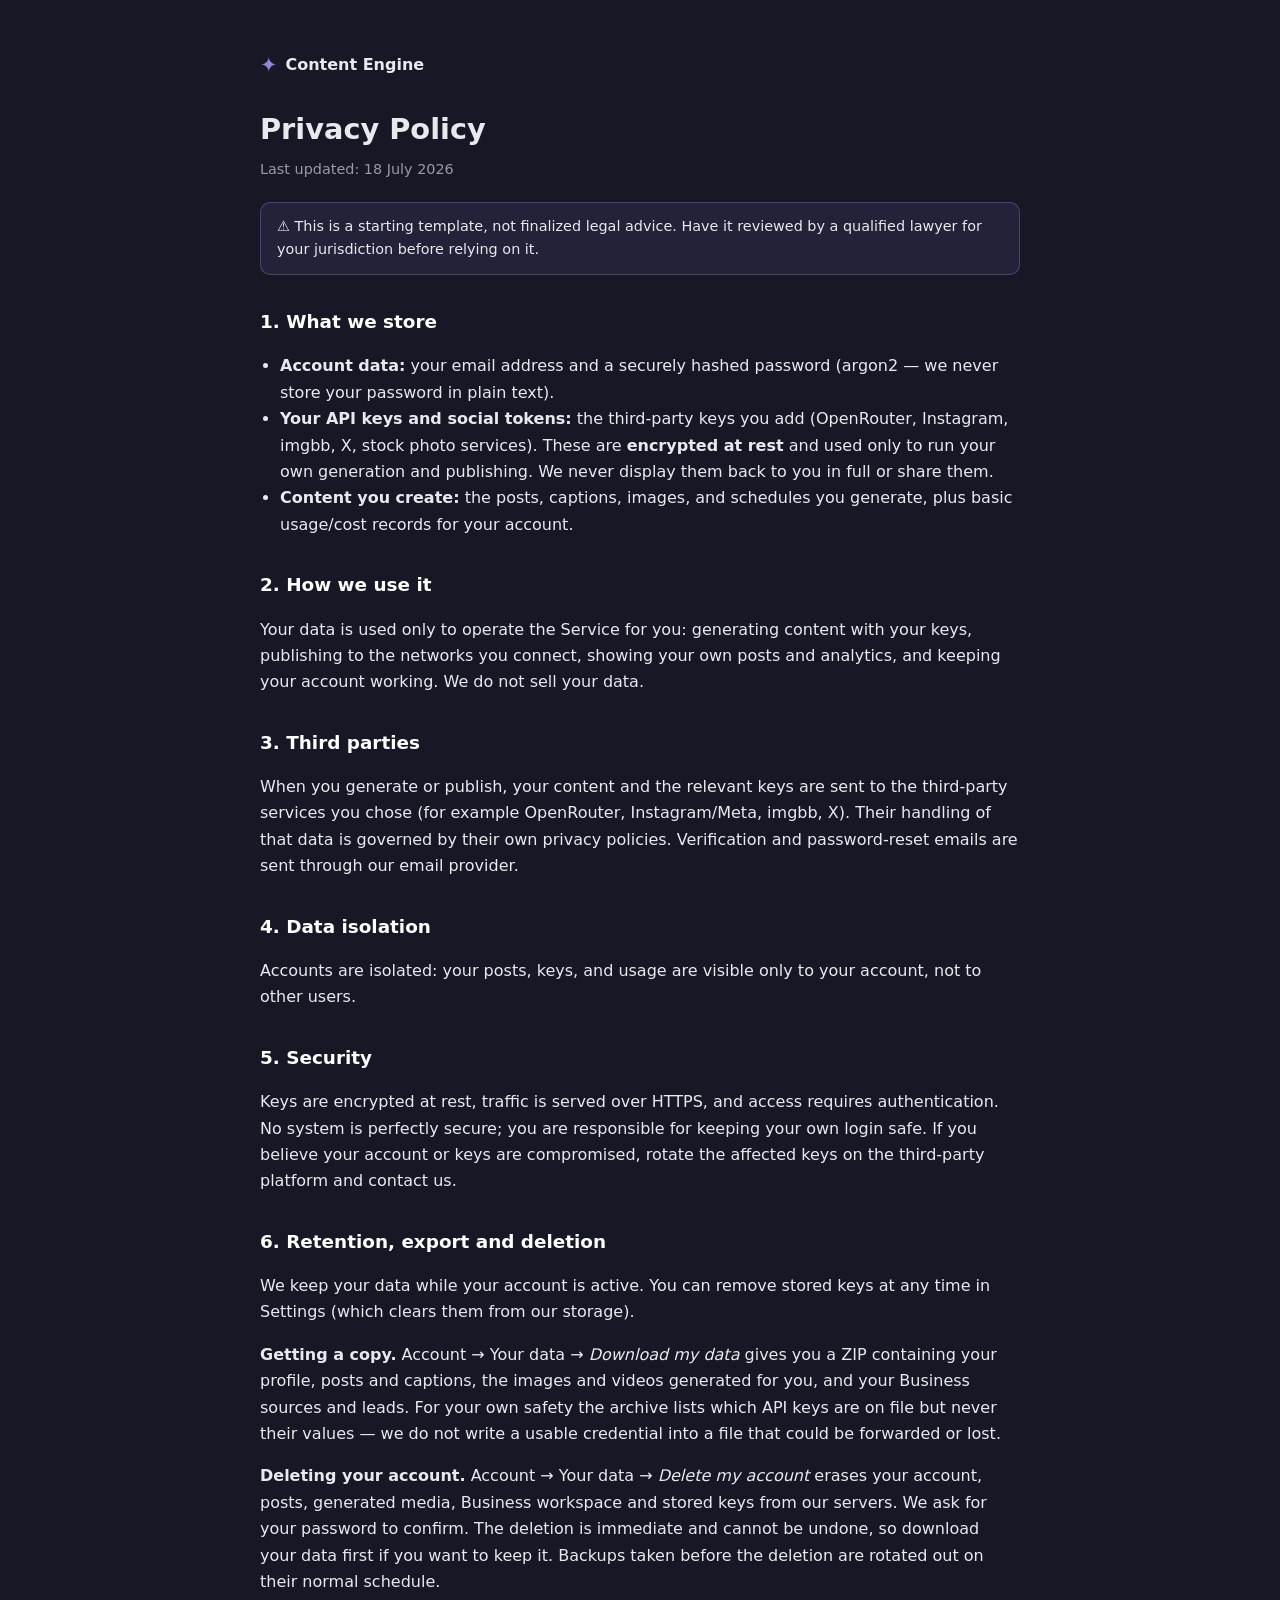
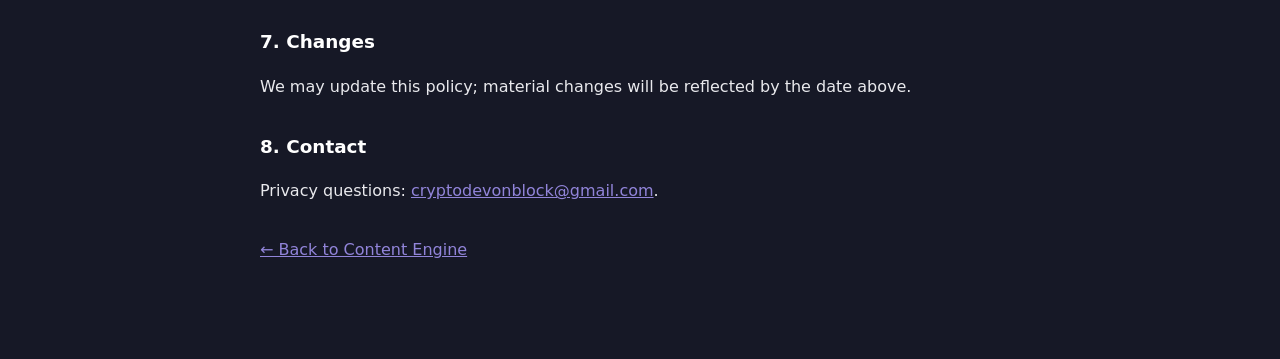
==== backend/static/privacy.html @ ff57f1bf "feat(gdpr): let people take their data with you, or take it off our servers A public SaaS that custo" ====
<!DOCTYPE html>
<html lang="en">
<head>
<meta charset="UTF-8" />
<meta name="viewport" content="width=device-width, initial-scale=1.0" />
<title>Privacy Policy · Content Engine</title>
<meta name="description" content="Content Engine Privacy Policy — how your account data and encrypted API keys are handled." />
<link rel="icon" href="data:image/svg+xml,%3Csvg xmlns='http://www.w3.org/2000/svg' viewBox='0 0 32 32'%3E%3Crect width='32' height='32' rx='7' fill='%23161826'/%3E%3Ctext x='16' y='23' font-size='22' text-anchor='middle' fill='%239184D9'%3E%E2%9C%A6%3C/text%3E%3C/svg%3E" />
<style>
  :root { color-scheme: dark; }
  body { margin:0; background:#161826; color:#E9E9ED; font:16px/1.65 system-ui,-apple-system,Segoe UI,Roboto,sans-serif; }
  .wrap { max-width:760px; margin:0 auto; padding:48px 24px 80px; }
  a { color:#9184D9; }
  h1 { font-size:1.8rem; margin:0 0 4px; }
  h2 { font-size:1.15rem; margin:32px 0 8px; color:#fff; }
  .muted { color:#9a9aa5; font-size:.9rem; }
  .note { background:rgba(145,132,217,.1); border:1px solid rgba(145,132,217,.35); border-radius:10px; padding:12px 16px; font-size:.9rem; margin:20px 0; }
  .brand { display:flex; align-items:center; gap:8px; font-weight:700; margin-bottom:24px; }
  .brand span { color:#9184D9; font-size:1.3rem; }
  ul { padding-left:20px; }
</style>
</head>
<body>
<div class="wrap">
  <div class="brand"><span>✦</span> Content Engine</div>
  <h1>Privacy Policy</h1>
  <div class="muted">Last updated: 18 July 2026</div>

  <div class="note">⚠️ This is a starting template, not finalized legal advice. Have it
  reviewed by a qualified lawyer for your jurisdiction before relying on it.</div>

  <h2>1. What we store</h2>
  <ul>
    <li><strong>Account data:</strong> your email address and a securely hashed
    password (argon2 — we never store your password in plain text).</li>
    <li><strong>Your API keys and social tokens:</strong> the third-party keys you
    add (OpenRouter, Instagram, imgbb, X, stock photo services). These are
    <strong>encrypted at rest</strong> and used only to run your own generation and
    publishing. We never display them back to you in full or share them.</li>
    <li><strong>Content you create:</strong> the posts, captions, images, and
    schedules you generate, plus basic usage/cost records for your account.</li>
  </ul>

  <h2>2. How we use it</h2>
  <p>Your data is used only to operate the Service for you: generating content with
  your keys, publishing to the networks you connect, showing your own posts and
  analytics, and keeping your account working. We do not sell your data.</p>

  <h2>3. Third parties</h2>
  <p>When you generate or publish, your content and the relevant keys are sent to the
  third-party services you chose (for example OpenRouter, Instagram/Meta, imgbb, X).
  Their handling of that data is governed by their own privacy policies. Verification
  and password-reset emails are sent through our email provider.</p>

  <h2>4. Data isolation</h2>
  <p>Accounts are isolated: your posts, keys, and usage are visible only to your
  account, not to other users.</p>

  <h2>5. Security</h2>
  <p>Keys are encrypted at rest, traffic is served over HTTPS, and access requires
  authentication. No system is perfectly secure; you are responsible for keeping your
  own login safe. If you believe your account or keys are compromised, rotate the
  affected keys on the third-party platform and contact us.</p>

  <h2>6. Retention, export and deletion</h2>
  <p>We keep your data while your account is active. You can remove stored keys at any
  time in Settings (which clears them from our storage).</p>
  <p><b>Getting a copy.</b> Account → Your data → <i>Download my data</i> gives you a ZIP
  containing your profile, posts and captions, the images and videos generated for you,
  and your Business sources and leads. For your own safety the archive lists which API
  keys are on file but never their values — we do not write a usable credential into a
  file that could be forwarded or lost.</p>
  <p><b>Deleting your account.</b> Account → Your data → <i>Delete my account</i> erases
  your account, posts, generated media, Business workspace and stored keys from our
  servers. We ask for your password to confirm. The deletion is immediate and cannot be
  undone, so download your data first if you want to keep it. Backups taken before the
  deletion are rotated out on their normal schedule.</p>

  <h2>7. Changes</h2>
  <p>We may update this policy; material changes will be reflected by the date above.</p>

  <h2>8. Contact</h2>
  <p>Privacy questions: <a href="mailto:cryptodevonblock@gmail.com">cryptodevonblock@gmail.com</a>.</p>

  <p style="margin-top:32px"><a href="/">← Back to Content Engine</a></p>
</div>
</body>
</html>
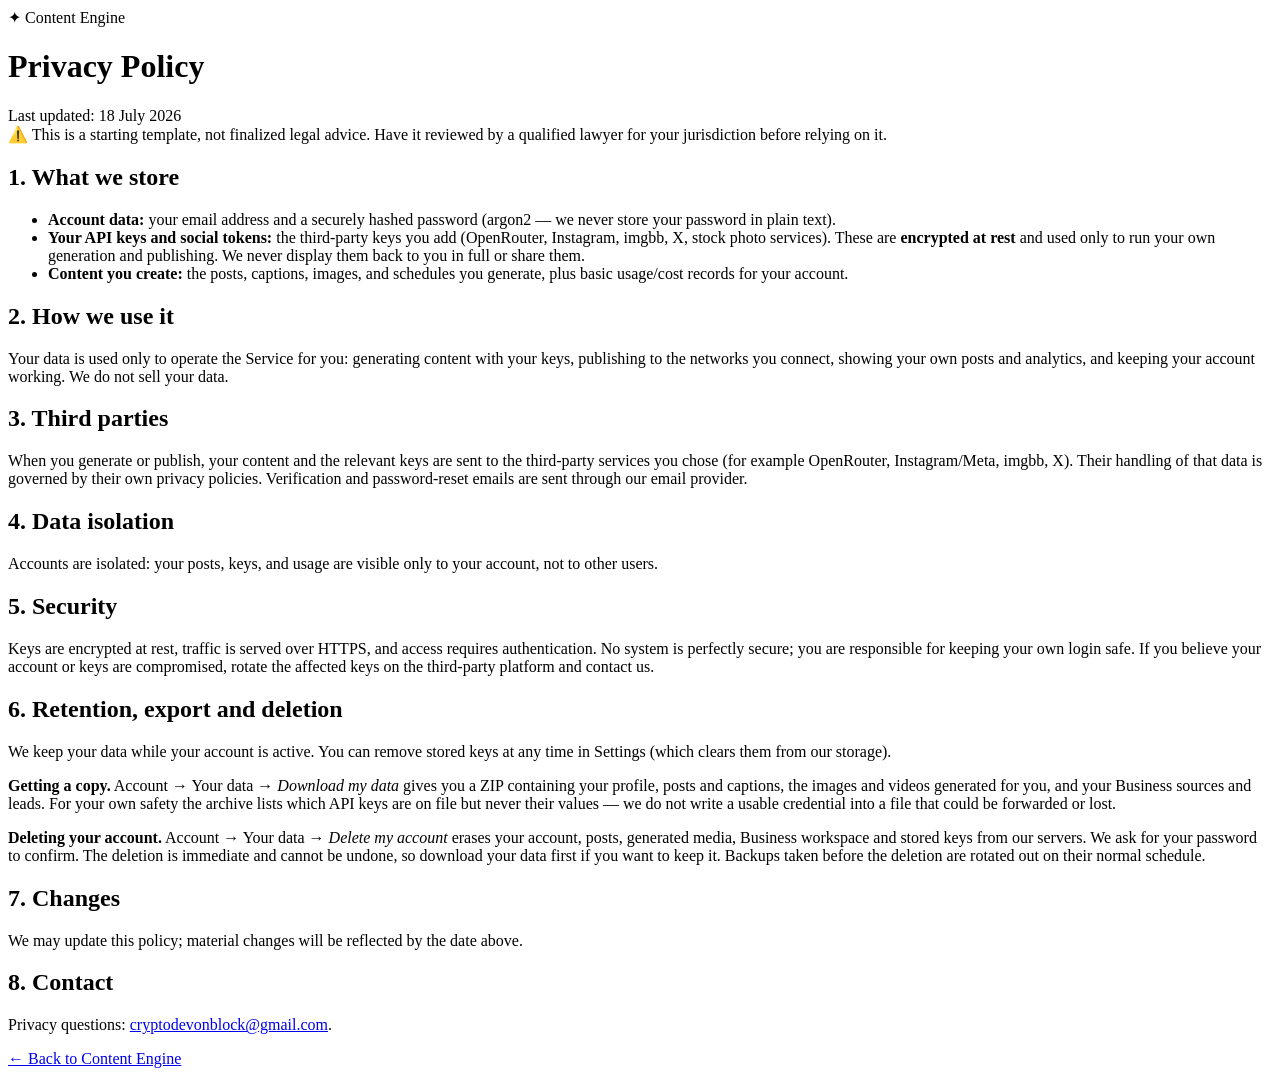
==== commit 60b8457b: "fix(legal): Terms and Privacy stop looking like somebody else's site You asked whether the styling w" ====
--- a/backend/static/privacy.html
+++ b/backend/static/privacy.html
@@ -6,19 +6,11 @@
 <title>Privacy Policy · Content Engine</title>
 <meta name="description" content="Content Engine Privacy Policy — how your account data and encrypted API keys are handled." />
 <link rel="icon" href="data:image/svg+xml,%3Csvg xmlns='http://www.w3.org/2000/svg' viewBox='0 0 32 32'%3E%3Crect width='32' height='32' rx='7' fill='%23161826'/%3E%3Ctext x='16' y='23' font-size='22' text-anchor='middle' fill='%239184D9'%3E%E2%9C%A6%3C/text%3E%3C/svg%3E" />
-<style>
-  :root { color-scheme: dark; }
-  body { margin:0; background:#161826; color:#E9E9ED; font:16px/1.65 system-ui,-apple-system,Segoe UI,Roboto,sans-serif; }
-  .wrap { max-width:760px; margin:0 auto; padding:48px 24px 80px; }
-  a { color:#9184D9; }
-  h1 { font-size:1.8rem; margin:0 0 4px; }
-  h2 { font-size:1.15rem; margin:32px 0 8px; color:#fff; }
-  .muted { color:#9a9aa5; font-size:.9rem; }
-  .note { background:rgba(145,132,217,.1); border:1px solid rgba(145,132,217,.35); border-radius:10px; padding:12px 16px; font-size:.9rem; margin:20px 0; }
-  .brand { display:flex; align-items:center; gap:8px; font-weight:700; margin-bottom:24px; }
-  .brand span { color:#9184D9; font-size:1.3rem; }
-  ul { padding-left:20px; }
-</style>
+<!-- Theme first, above everything: it stamps data-theme before the
+     first paint, so a visitor who chose dark does not get a white
+     flash on the page they opened because they were being careful. -->
+<script src="/static/theme.js"></script>
+<link rel="stylesheet" href="/static/legal.css" />
 </head>
 <body>
 <div class="wrap">
@@ -82,7 +74,7 @@
   <h2>8. Contact</h2>
   <p>Privacy questions: <a href="mailto:cryptodevonblock@gmail.com">cryptodevonblock@gmail.com</a>.</p>
 
-  <p style="margin-top:32px"><a href="/">← Back to Content Engine</a></p>
+  <p class="back"><a href="/">← Back to Content Engine</a></p>
 </div>
 </body>
 </html>
